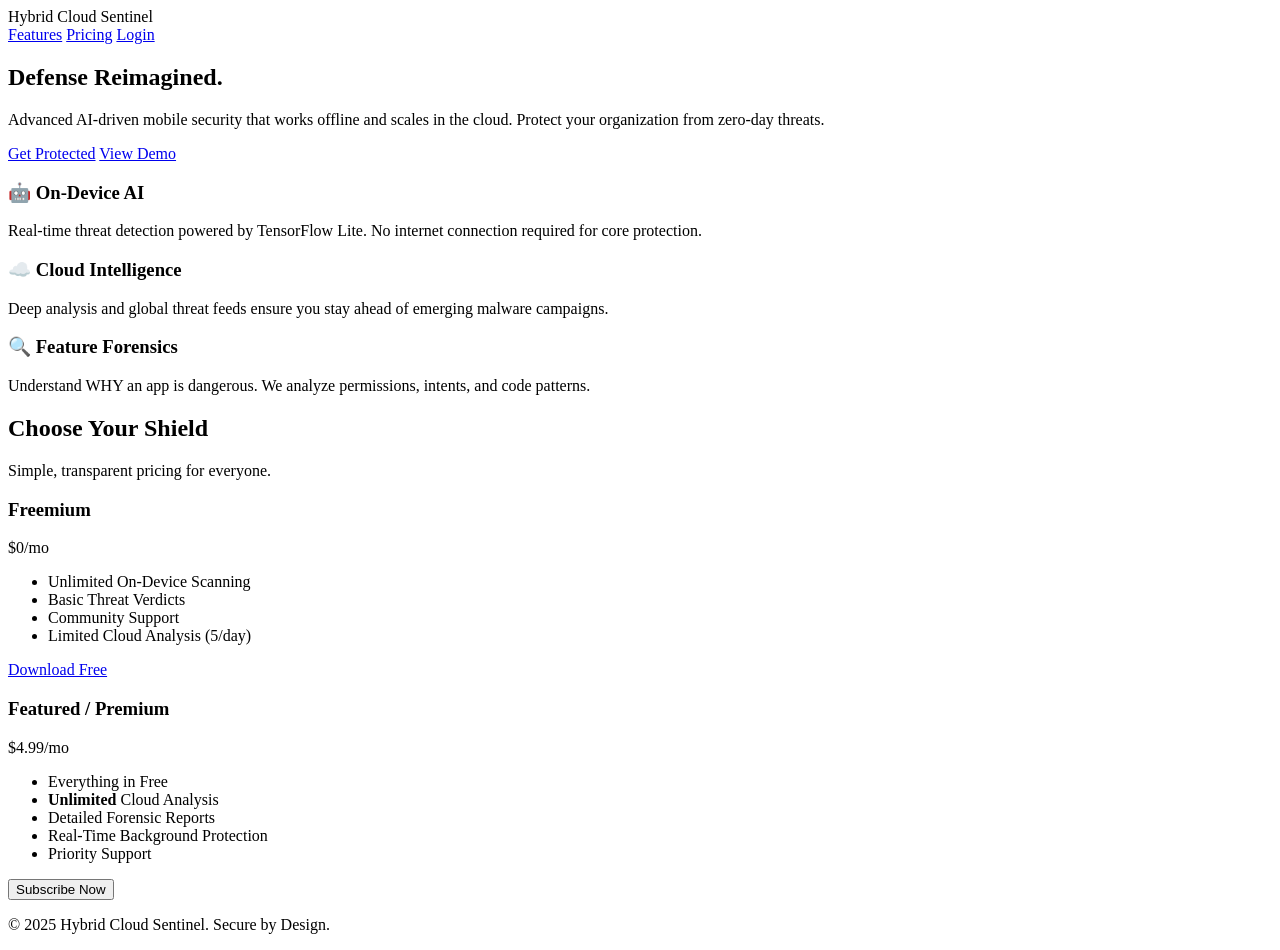
==== backend/app/templates/landing.html @ 763ccaa7 "Implement OTA model updates and automated retraining pipeline - Flesh out backend/scripts/retrain_mo" ====
<!DOCTYPE html>
<html lang="en">

<head>
    <meta charset="UTF-8">
    <meta name="viewport" content="width=device-width, initial-scale=1.0">
    <title>Hybrid Cloud Sentinel | Next-Gen Mobile Defense</title>
    <link href="https://fonts.googleapis.com/css2?family=Inter:wght@400;500;700&display=swap" rel="stylesheet">
    <link rel="stylesheet" href="/static/css/landing.css">
</head>

<body>
    <header>
        <div class="logo">Hybrid Cloud Sentinel</div>
        <nav>
            <a href="#features">Features</a>
            <a href="#pricing">Pricing</a>
            <a href="/dashboard/login">Login</a>
        </nav>
    </header>

    <section class="hero">
        <h1>Defense Reimagined.</h1>
        <p>Advanced AI-driven mobile security that works offline and scales in the cloud. Protect your organization from
            zero-day threats.</p>
        <div class="cta-buttons">
            <a href="#pricing" class="btn">Get Protected</a>
            <a href="/dashboard/" class="btn btn-outline">View Demo</a>
        </div>
    </section>

    <section id="features" class="features">
        <div class="card">
            <h3>🤖 On-Device AI</h3>
            <p>Real-time threat detection powered by TensorFlow Lite. No internet connection required for core
                protection.</p>
        </div>
        <div class="card">
            <h3>☁️ Cloud Intelligence</h3>
            <p>Deep analysis and global threat feeds ensure you stay ahead of emerging malware campaigns.</p>
        </div>
        <div class="card">
            <h3>🔍 Feature Forensics</h3>
            <p>Understand WHY an app is dangerous. We analyze permissions, intents, and code patterns.</p>
        </div>
    </section>

    <section id="pricing" class="pricing">
        <h2>Choose Your Shield</h2>
        <p>Simple, transparent pricing for everyone.</p>

        <div class="pricing-grid">
            <div class="price-card">
                <h3>Freemium</h3>
                <div class="price">$0<span>/mo</span></div>
                <ul class="features-list">
                    <li>Unlimited On-Device Scanning</li>
                    <li>Basic Threat Verdicts</li>
                    <li>Community Support</li>
                    <li>Limited Cloud Analysis (5/day)</li>
                </ul>
                <a href="#" class="btn btn-outline">Download Free</a>
            </div>

            <div class="price-card featured">
                <h3>Featured / Premium</h3>
                <div class="price">$4.99<span>/mo</span></div>
                <ul class="features-list">
                    <li>Everything in Free</li>
                    <li><strong>Unlimited</strong> Cloud Analysis</li>
                    <li>Detailed Forensic Reports</li>
                    <li>Real-Time Background Protection</li>
                    <li>Priority Support</li>
                </ul>
                <form action="/api/v1/public/checkout" method="POST">
                    <input type="hidden" name="plan_id" value="premium_monthly">
                    <button type="submit" class="btn">Subscribe Now</button>
                </form>
            </div>
        </div>
    </section>

    <footer>
        <p>&copy; 2025 Hybrid Cloud Sentinel. Secure by Design.</p>
    </footer>
</body>

</html>
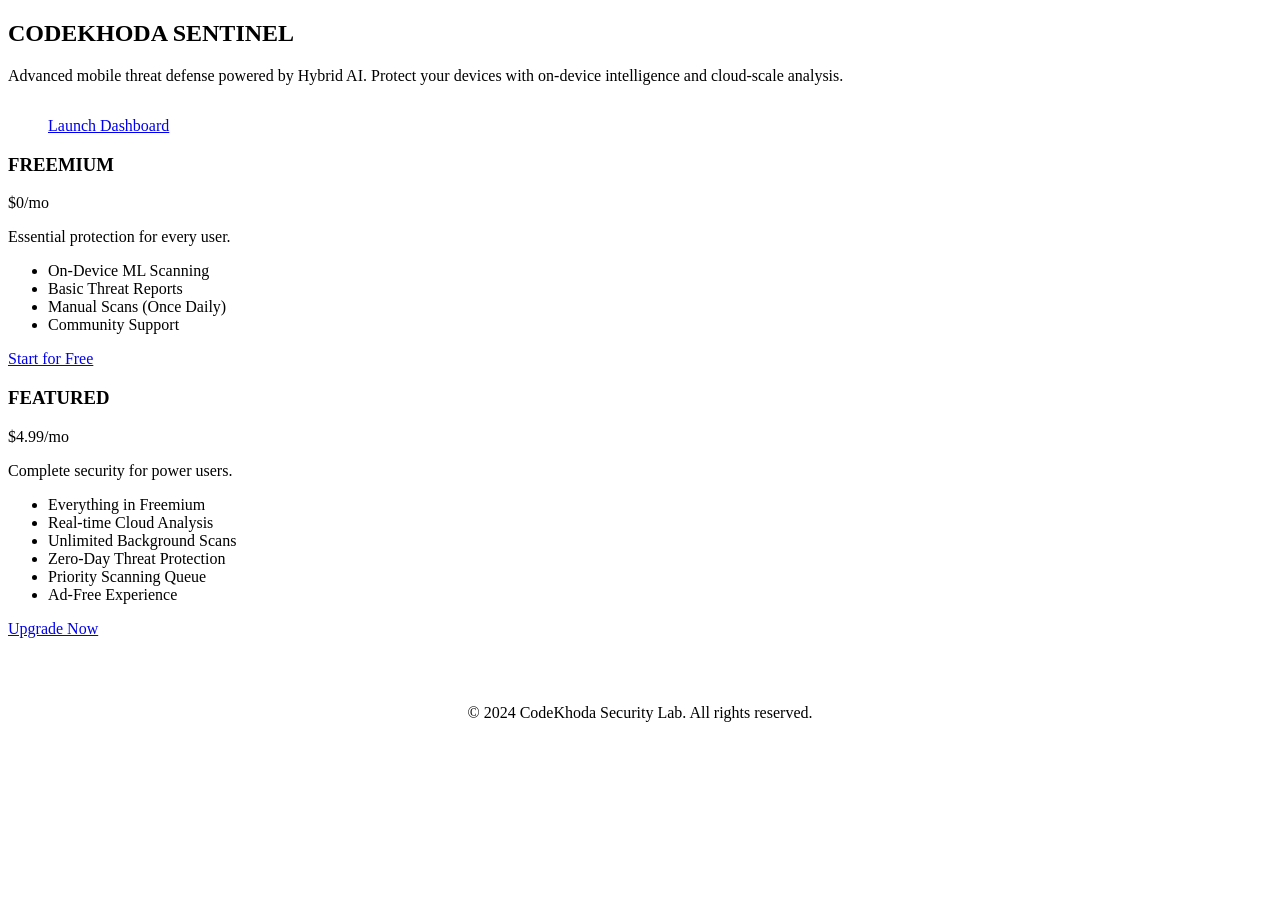
==== commit 48cd34b9: "Implement DREBIN methodology for Android malware detection - Introduced DrebinFeatures model with 8 " ====
--- a/backend/app/templates/landing.html
+++ b/backend/app/templates/landing.html
@@ -1,88 +1,53 @@
 <!DOCTYPE html>
 <html lang="en">
-
 <head>
     <meta charset="UTF-8">
     <meta name="viewport" content="width=device-width, initial-scale=1.0">
-    <title>Hybrid Cloud Sentinel | Next-Gen Mobile Defense</title>
-    <link href="https://fonts.googleapis.com/css2?family=Inter:wght@400;500;700&display=swap" rel="stylesheet">
+    <title>CodeKhoda Sentinel - Next-Gen Mobile Security</title>
     <link rel="stylesheet" href="/static/css/landing.css">
+    <link href="https://fonts.googleapis.com/css2?family=Inter:wght@400;600;800&display=swap" rel="stylesheet">
 </head>
-
 <body>
-    <header>
-        <div class="logo">Hybrid Cloud Sentinel</div>
-        <nav>
-            <a href="#features">Features</a>
-            <a href="#pricing">Pricing</a>
-            <a href="/dashboard/login">Login</a>
-        </nav>
-    </header>
-
     <section class="hero">
-        <h1>Defense Reimagined.</h1>
-        <p>Advanced AI-driven mobile security that works offline and scales in the cloud. Protect your organization from
-            zero-day threats.</p>
-        <div class="cta-buttons">
-            <a href="#pricing" class="btn">Get Protected</a>
-            <a href="/dashboard/" class="btn btn-outline">View Demo</a>
+        <h1 class="hero-title">CODEKHODA SENTINEL</h1>
+        <p class="hero-subtitle">Advanced mobile threat defense powered by Hybrid AI. Protect your devices with on-device intelligence and cloud-scale analysis.</p>
+        <div style="margin-top: 2rem;">
+            <a href="/dashboard/login" class="btn btn-primary" style="width: auto; padding: 15px 40px;">Launch Dashboard</a>
         </div>
     </section>
 
-    <section id="features" class="features">
+    <section class="pricing">
         <div class="card">
-            <h3>🤖 On-Device AI</h3>
-            <p>Real-time threat detection powered by TensorFlow Lite. No internet connection required for core
-                protection.</p>
+            <h3>FREEMIUM</h3>
+            <div class="price">$0<span>/mo</span></div>
+            <p>Essential protection for every user.</p>
+            <ul class="features">
+                <li>On-Device ML Scanning</li>
+                <li>Basic Threat Reports</li>
+                <li>Manual Scans (Once Daily)</li>
+                <li>Community Support</li>
+            </ul>
+            <a href="/dashboard/login" class="btn btn-primary">Start for Free</a>
         </div>
-        <div class="card">
-            <h3>☁️ Cloud Intelligence</h3>
-            <p>Deep analysis and global threat feeds ensure you stay ahead of emerging malware campaigns.</p>
-        </div>
-        <div class="card">
-            <h3>🔍 Feature Forensics</h3>
-            <p>Understand WHY an app is dangerous. We analyze permissions, intents, and code patterns.</p>
+
+        <div class="card featured">
+            <h3>FEATURED</h3>
+            <div class="price">$4.99<span>/mo</span></div>
+            <p>Complete security for power users.</p>
+            <ul class="features">
+                <li>Everything in Freemium</li>
+                <li>Real-time Cloud Analysis</li>
+                <li>Unlimited Background Scans</li>
+                <li>Zero-Day Threat Protection</li>
+                <li>Priority Scanning Queue</li>
+                <li>Ad-Free Experience</li>
+            </ul>
+            <a href="/dashboard/login" class="btn btn-featured">Upgrade Now</a>
         </div>
     </section>
 
-    <section id="pricing" class="pricing">
-        <h2>Choose Your Shield</h2>
-        <p>Simple, transparent pricing for everyone.</p>
-
-        <div class="pricing-grid">
-            <div class="price-card">
-                <h3>Freemium</h3>
-                <div class="price">$0<span>/mo</span></div>
-                <ul class="features-list">
-                    <li>Unlimited On-Device Scanning</li>
-                    <li>Basic Threat Verdicts</li>
-                    <li>Community Support</li>
-                    <li>Limited Cloud Analysis (5/day)</li>
-                </ul>
-                <a href="#" class="btn btn-outline">Download Free</a>
-            </div>
-
-            <div class="price-card featured">
-                <h3>Featured / Premium</h3>
-                <div class="price">$4.99<span>/mo</span></div>
-                <ul class="features-list">
-                    <li>Everything in Free</li>
-                    <li><strong>Unlimited</strong> Cloud Analysis</li>
-                    <li>Detailed Forensic Reports</li>
-                    <li>Real-Time Background Protection</li>
-                    <li>Priority Support</li>
-                </ul>
-                <form action="/api/v1/public/checkout" method="POST">
-                    <input type="hidden" name="plan_id" value="premium_monthly">
-                    <button type="submit" class="btn">Subscribe Now</button>
-                </form>
-            </div>
-        </div>
-    </section>
-
-    <footer>
-        <p>&copy; 2025 Hybrid Cloud Sentinel. Secure by Design.</p>
+    <footer style="text-align: center; padding: 50px; color: var(--text-secondary); border-top: 1px solid var(--surface);">
+        <p>&copy; 2024 CodeKhoda Security Lab. All rights reserved.</p>
     </footer>
 </body>
-
-</html>+</html>
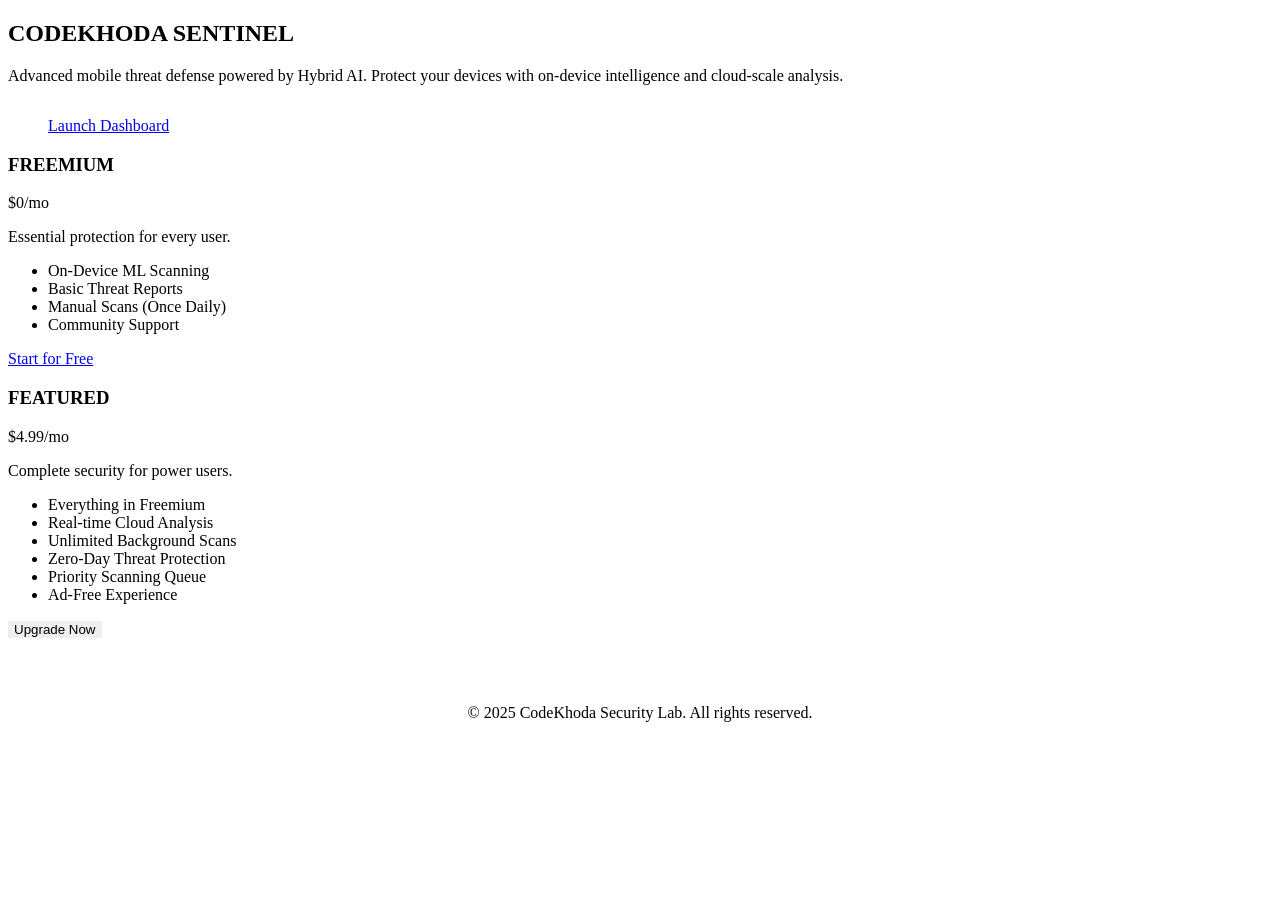
==== commit 2df43b16: "UI/UX Overhaul: Modernized dashboard, refined components, and implemented daily scan limit fixes" ====
--- a/backend/app/templates/landing.html
+++ b/backend/app/templates/landing.html
@@ -42,12 +42,15 @@
                 <li>Priority Scanning Queue</li>
                 <li>Ad-Free Experience</li>
             </ul>
-            <a href="/dashboard/login" class="btn btn-featured">Upgrade Now</a>
+            <form action="/api/v1/public/checkout" method="post">
+                <input type="hidden" name="plan_id" value="premium">
+                <button type="submit" class="btn btn-featured" style="border: none; cursor: pointer;">Upgrade Now</button>
+            </form>
         </div>
     </section>
 
     <footer style="text-align: center; padding: 50px; color: var(--text-secondary); border-top: 1px solid var(--surface);">
-        <p>&copy; 2024 CodeKhoda Security Lab. All rights reserved.</p>
+        <p>&copy; 2025 CodeKhoda Security Lab. All rights reserved.</p>
     </footer>
 </body>
 </html>
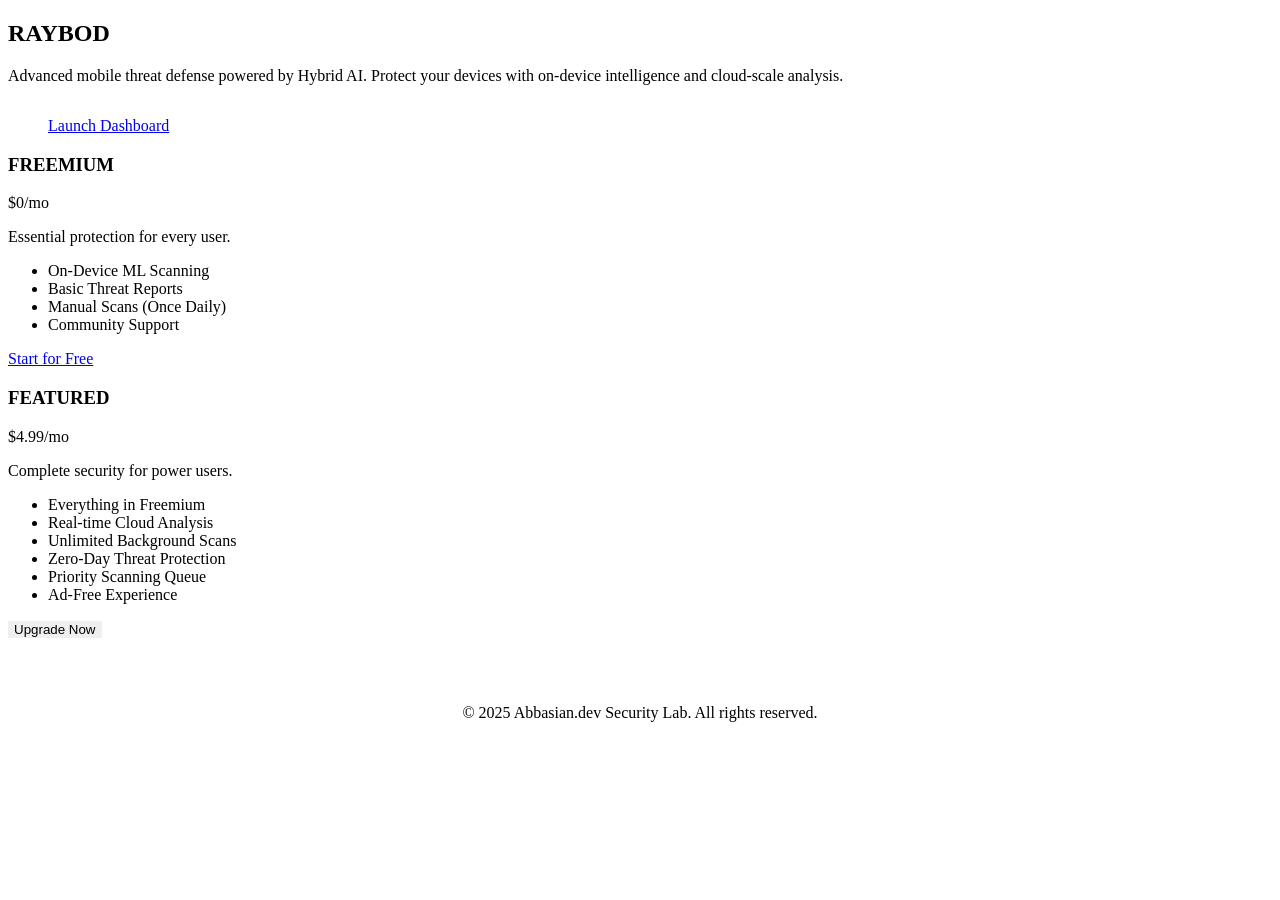
==== commit f198c49a: "refactor(infra): Migrate from Liara to JustRunMy.App Migrate backend deployment infrastructure from " ====
--- a/backend/app/templates/landing.html
+++ b/backend/app/templates/landing.html
@@ -3,13 +3,13 @@
 <head>
     <meta charset="UTF-8">
     <meta name="viewport" content="width=device-width, initial-scale=1.0">
-    <title>CodeKhoda Sentinel - Next-Gen Mobile Security</title>
+    <title>Raybod - Next-Gen Mobile Security</title>
     <link rel="stylesheet" href="/static/css/landing.css">
     <link href="https://fonts.googleapis.com/css2?family=Inter:wght@400;600;800&display=swap" rel="stylesheet">
 </head>
 <body>
     <section class="hero">
-        <h1 class="hero-title">CODEKHODA SENTINEL</h1>
+        <h1 class="hero-title">RAYBOD</h1>
         <p class="hero-subtitle">Advanced mobile threat defense powered by Hybrid AI. Protect your devices with on-device intelligence and cloud-scale analysis.</p>
         <div style="margin-top: 2rem;">
             <a href="/dashboard/login" class="btn btn-primary" style="width: auto; padding: 15px 40px;">Launch Dashboard</a>
@@ -50,7 +50,7 @@
     </section>
 
     <footer style="text-align: center; padding: 50px; color: var(--text-secondary); border-top: 1px solid var(--surface);">
-        <p>&copy; 2025 CodeKhoda Security Lab. All rights reserved.</p>
+        <p>&copy; 2025 Abbasian.dev Security Lab. All rights reserved.</p>
     </footer>
 </body>
 </html>
